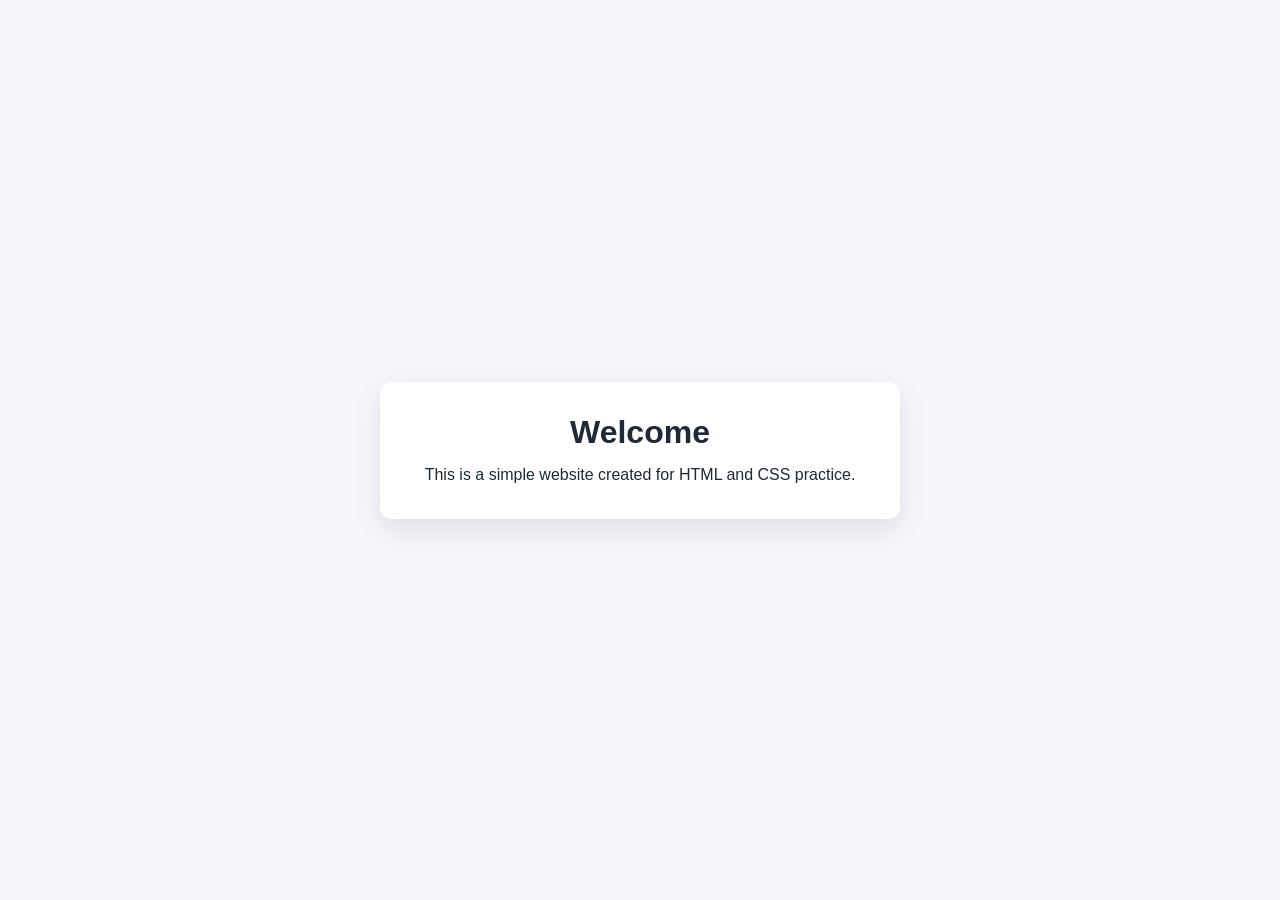
==== index.html @ 08d44c5c "feat: add simple HTML/CSS practice website Co-authored-by: khadijaco <282188147+khadijaco@users.nore" ====
<!DOCTYPE html>
<html lang="en">
  <head>
    <meta charset="UTF-8" />
    <meta name="viewport" content="width=device-width, initial-scale=1.0" />
    <title>Practice Website</title>
    <link rel="stylesheet" href="styles.css" />
  </head>
  <body>
    <main class="card">
      <h1>Welcome</h1>
      <p>This is a simple website created for HTML and CSS practice.</p>
    </main>
  </body>
</html>
---- styles.css ----
* {
  box-sizing: border-box;
}

body {
  margin: 0;
  min-height: 100vh;
  display: grid;
  place-items: center;
  font-family: Arial, sans-serif;
  background: #f5f7fb;
  color: #1f2937;
}

.card {
  width: min(90%, 520px);
  padding: 2rem;
  border-radius: 12px;
  background: #ffffff;
  box-shadow: 0 10px 30px rgba(15, 23, 42, 0.1);
  text-align: center;
}

h1 {
  margin: 0 0 0.75rem;
}

p {
  margin: 0;
  line-height: 1.5;
}
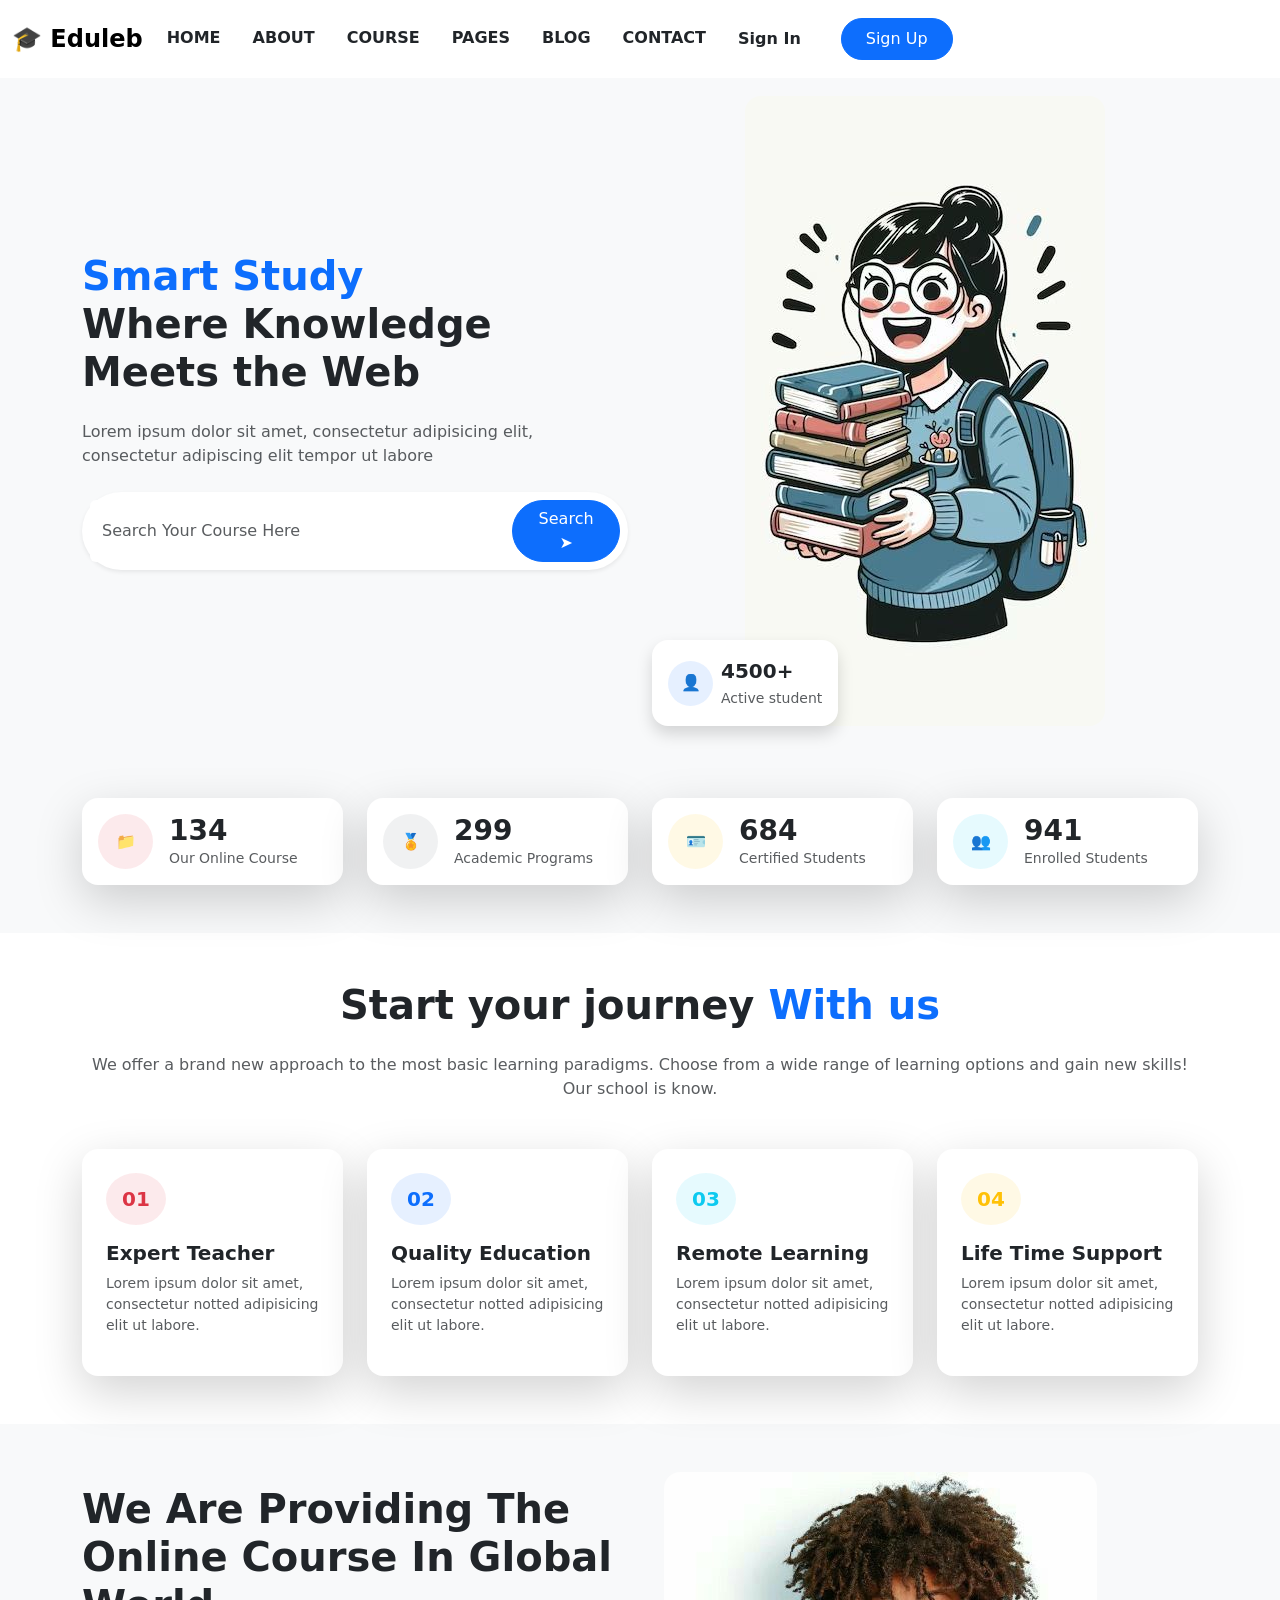
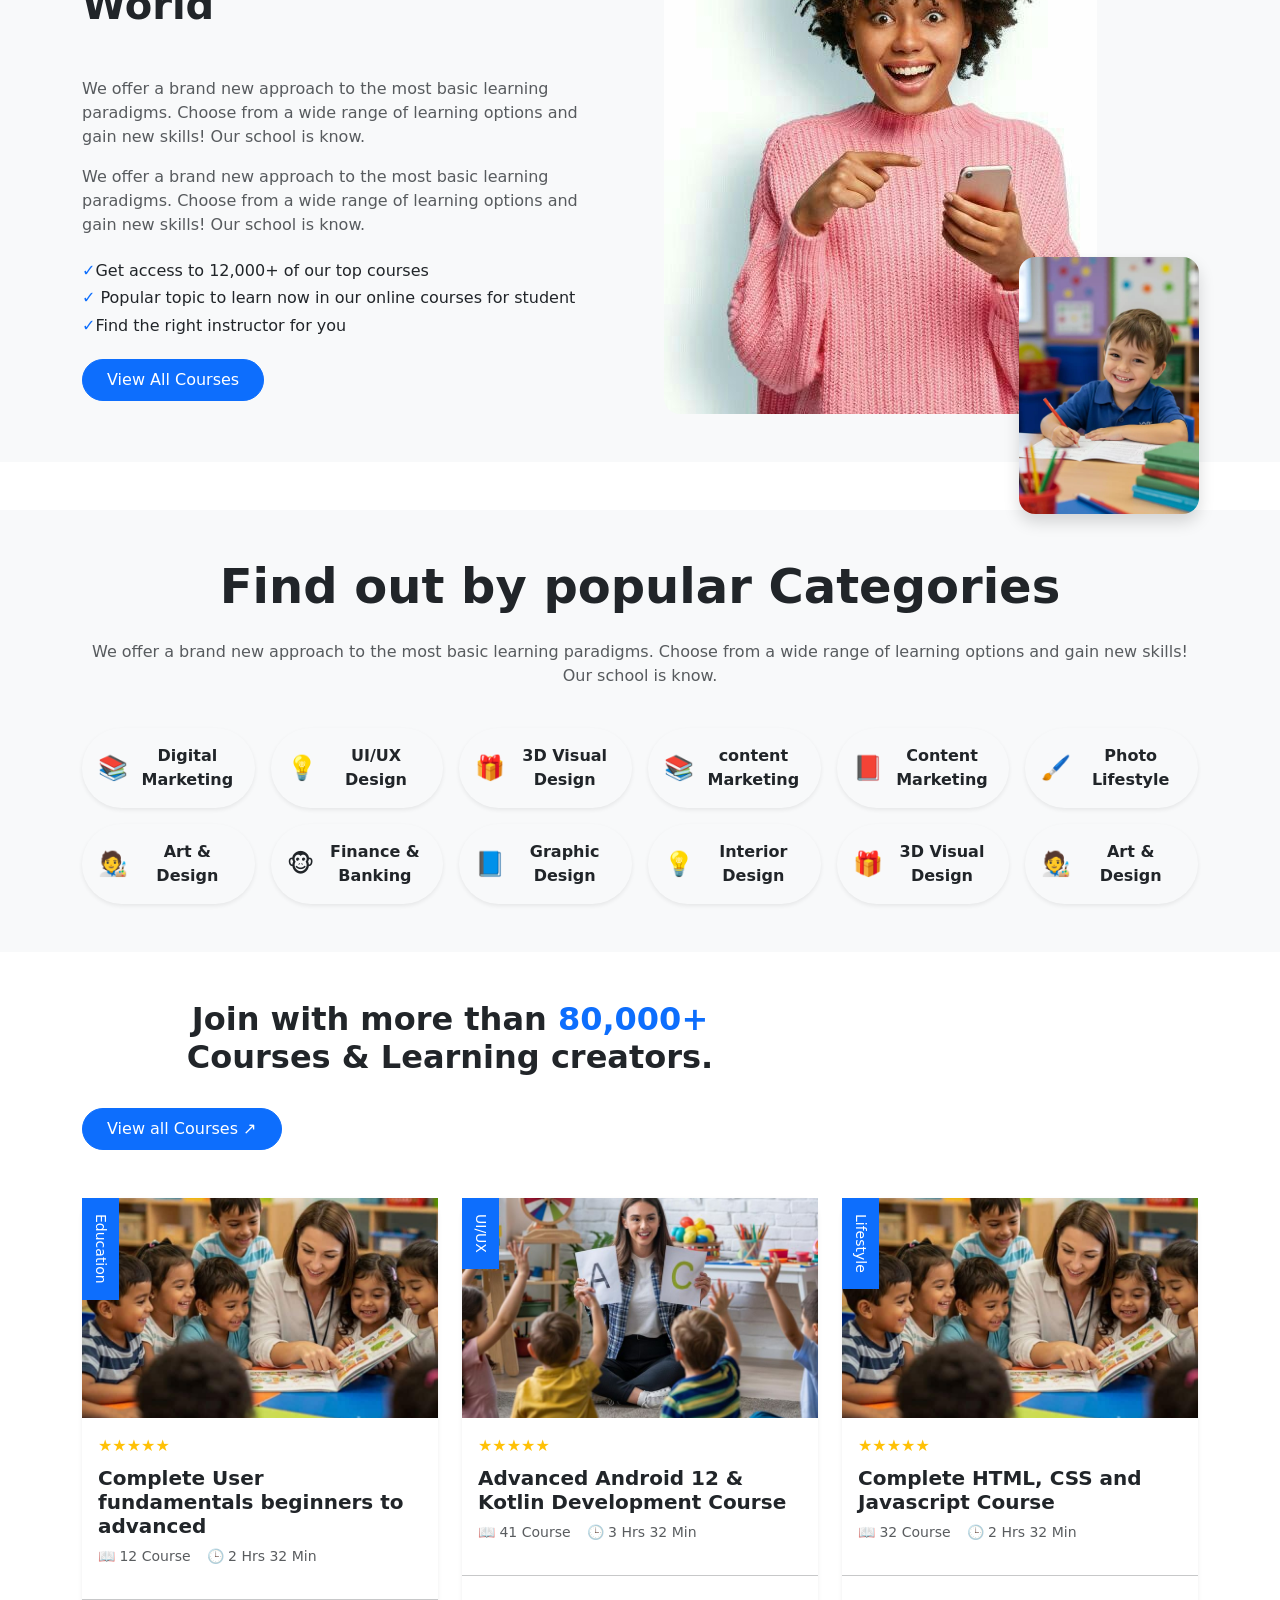
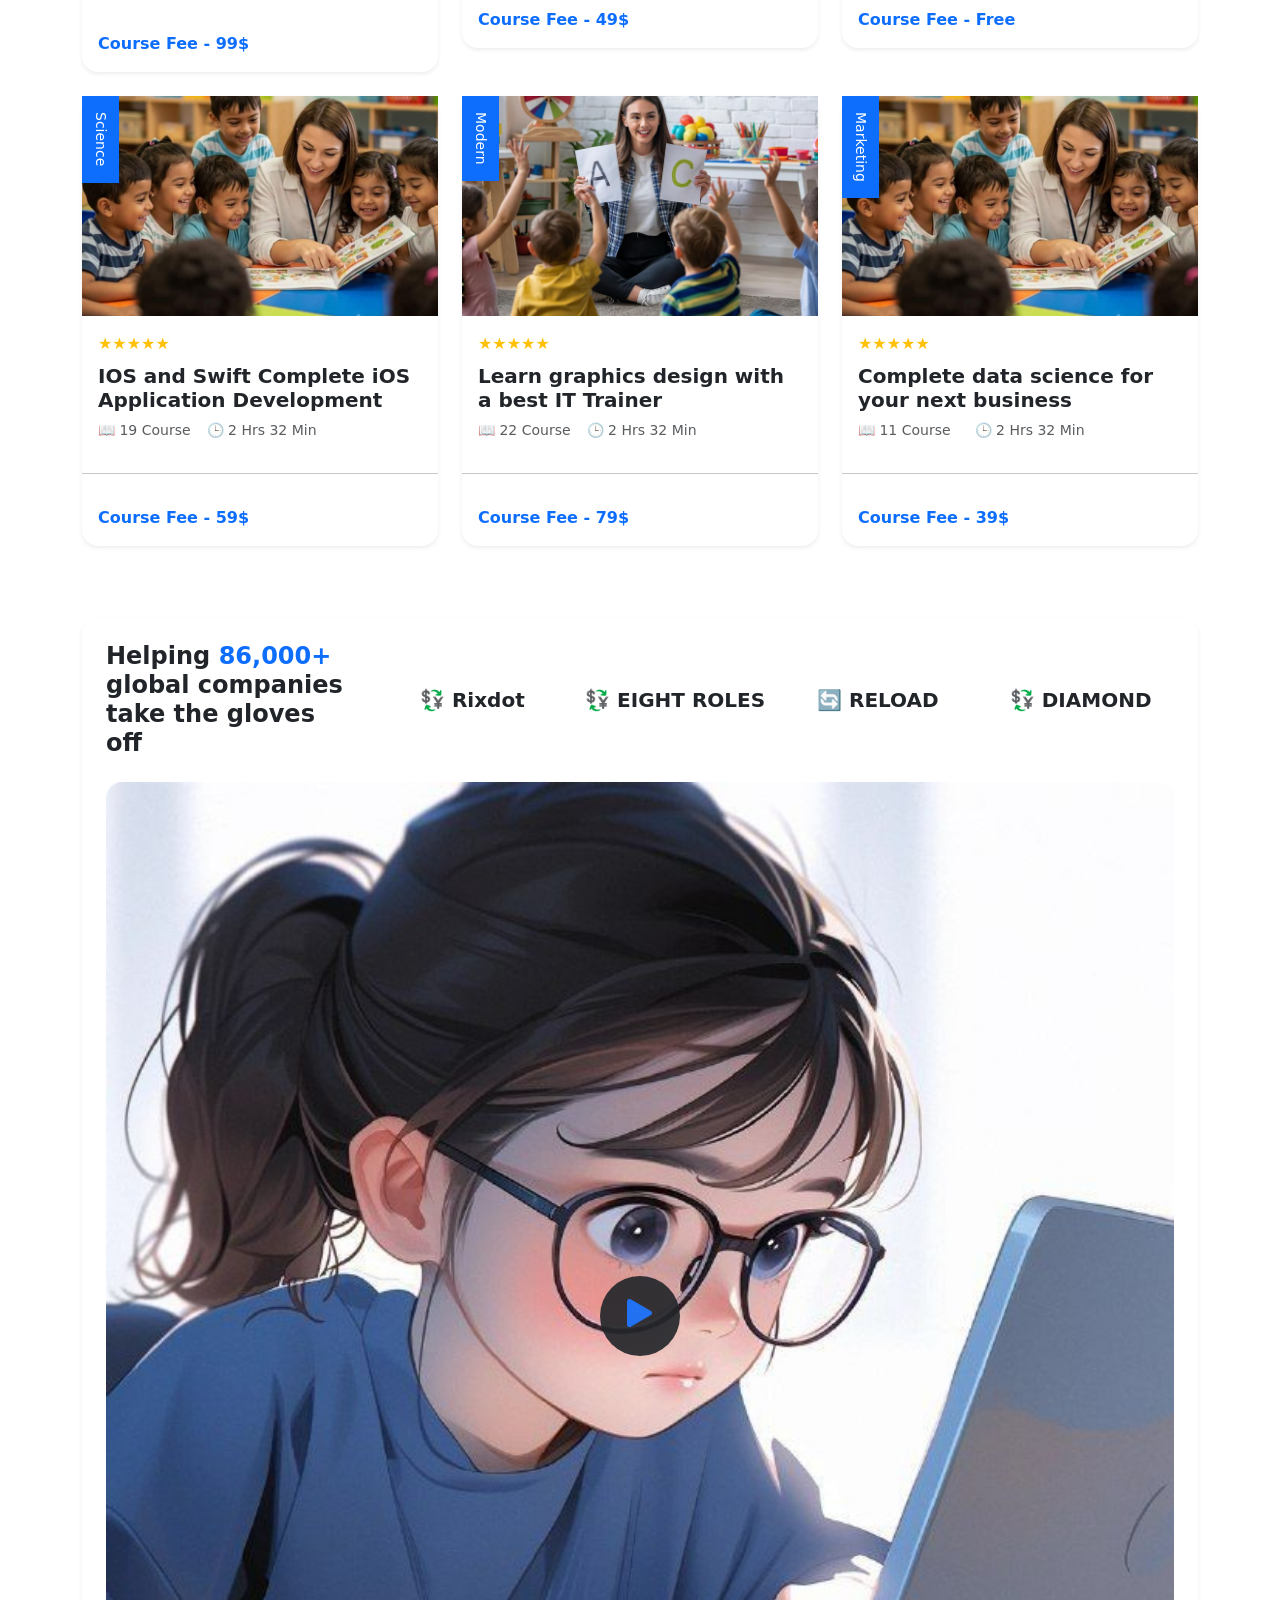
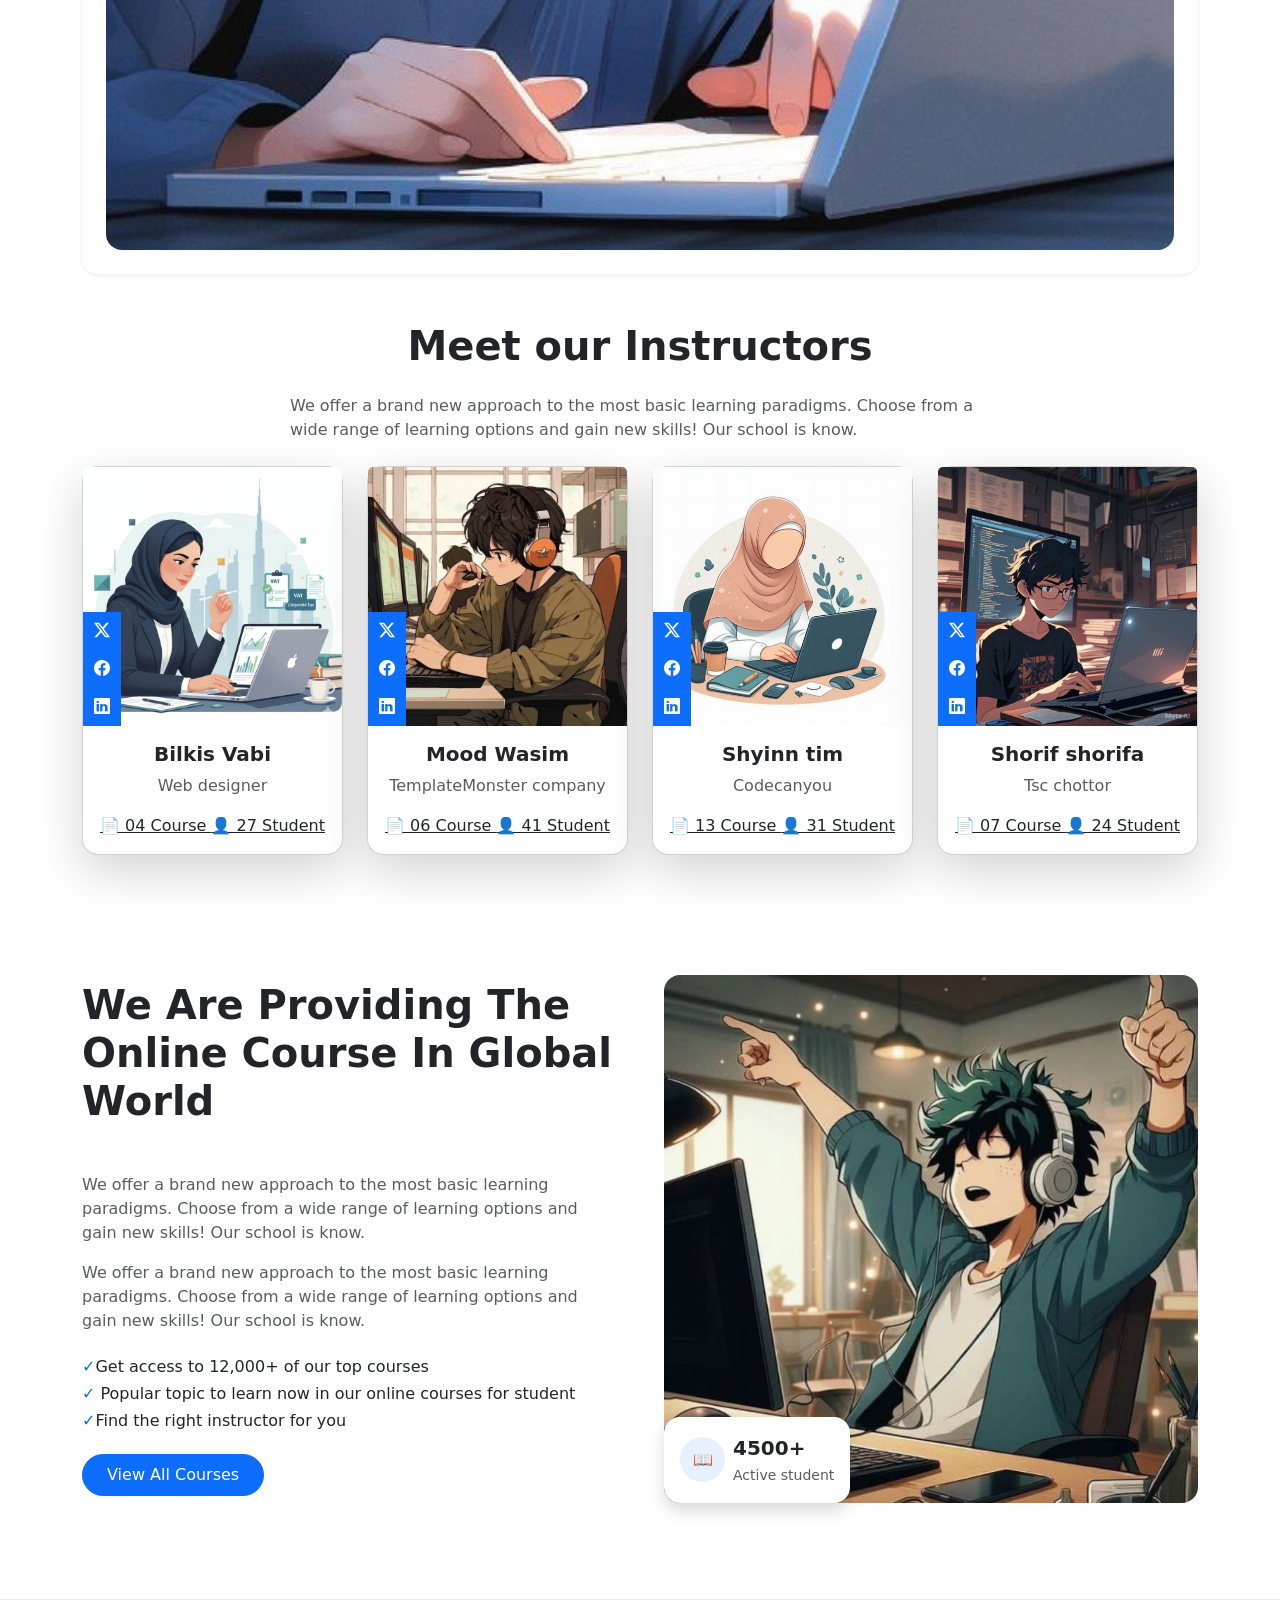
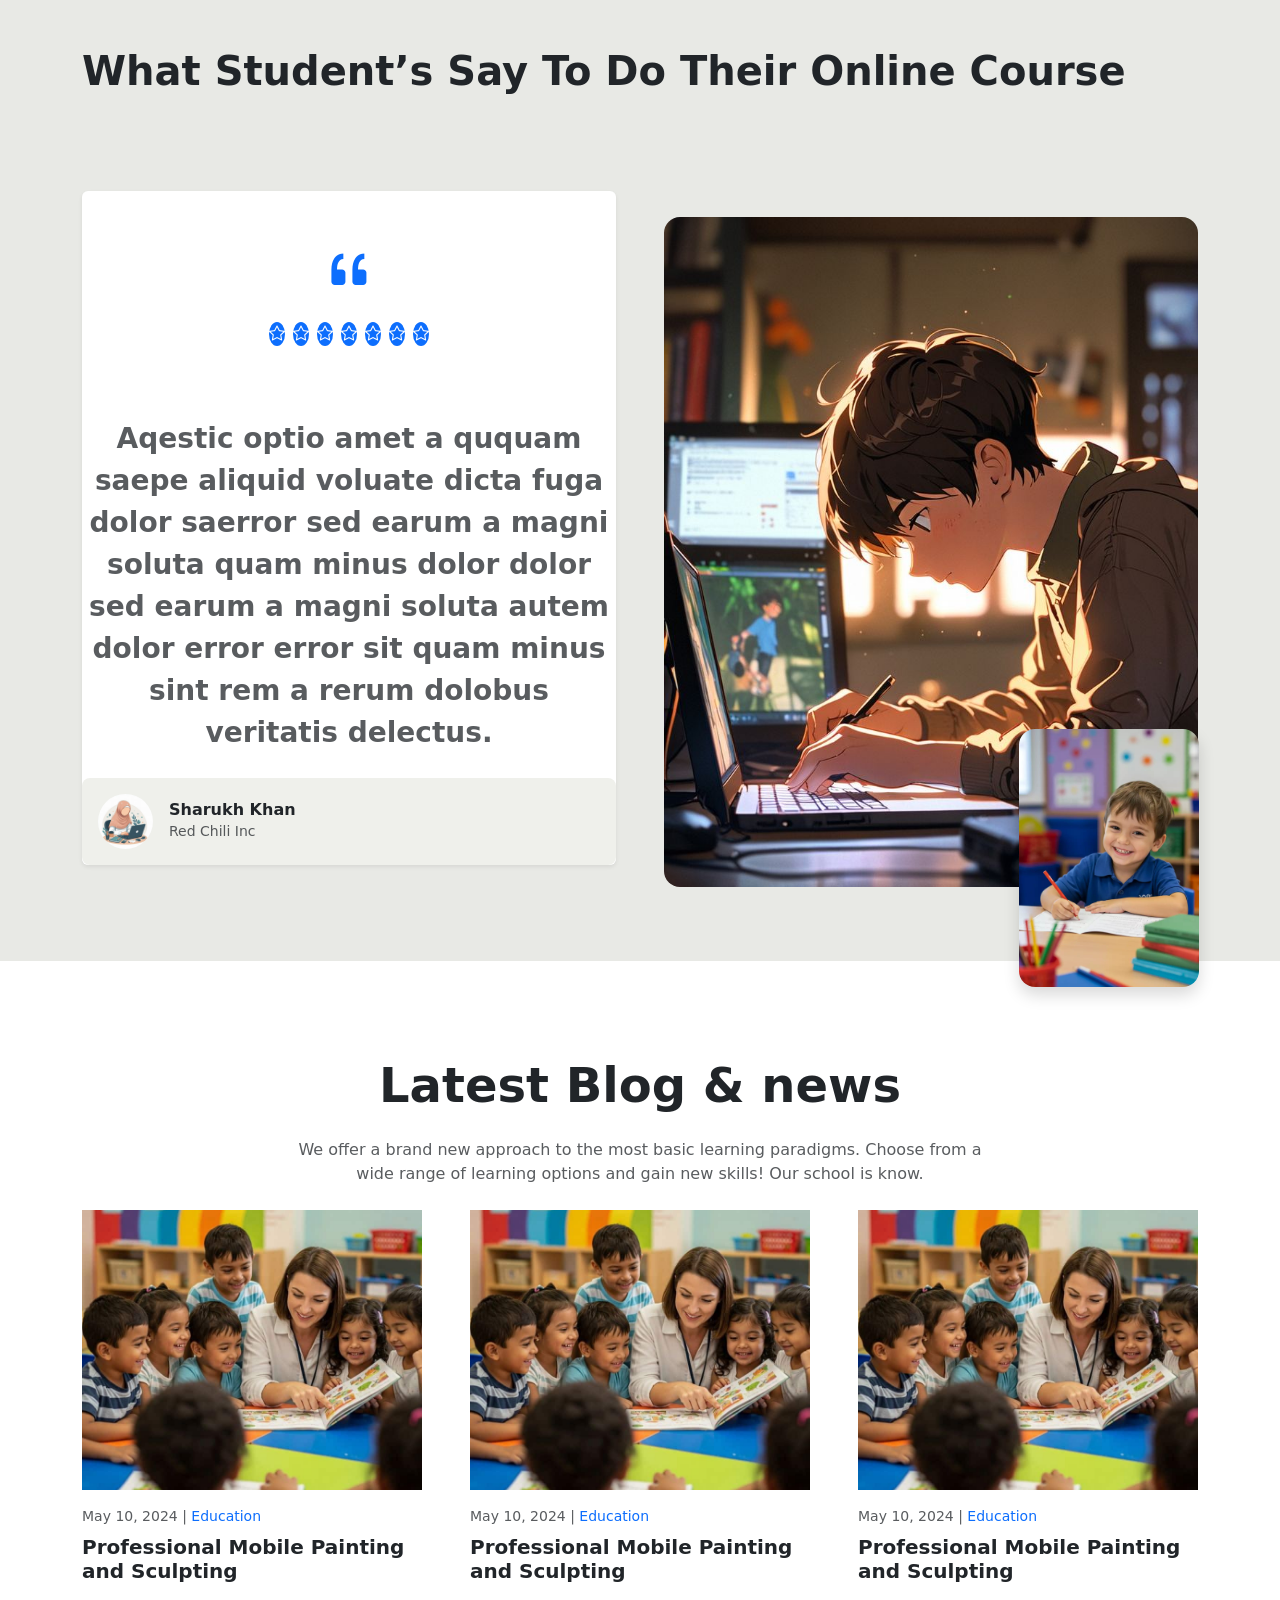
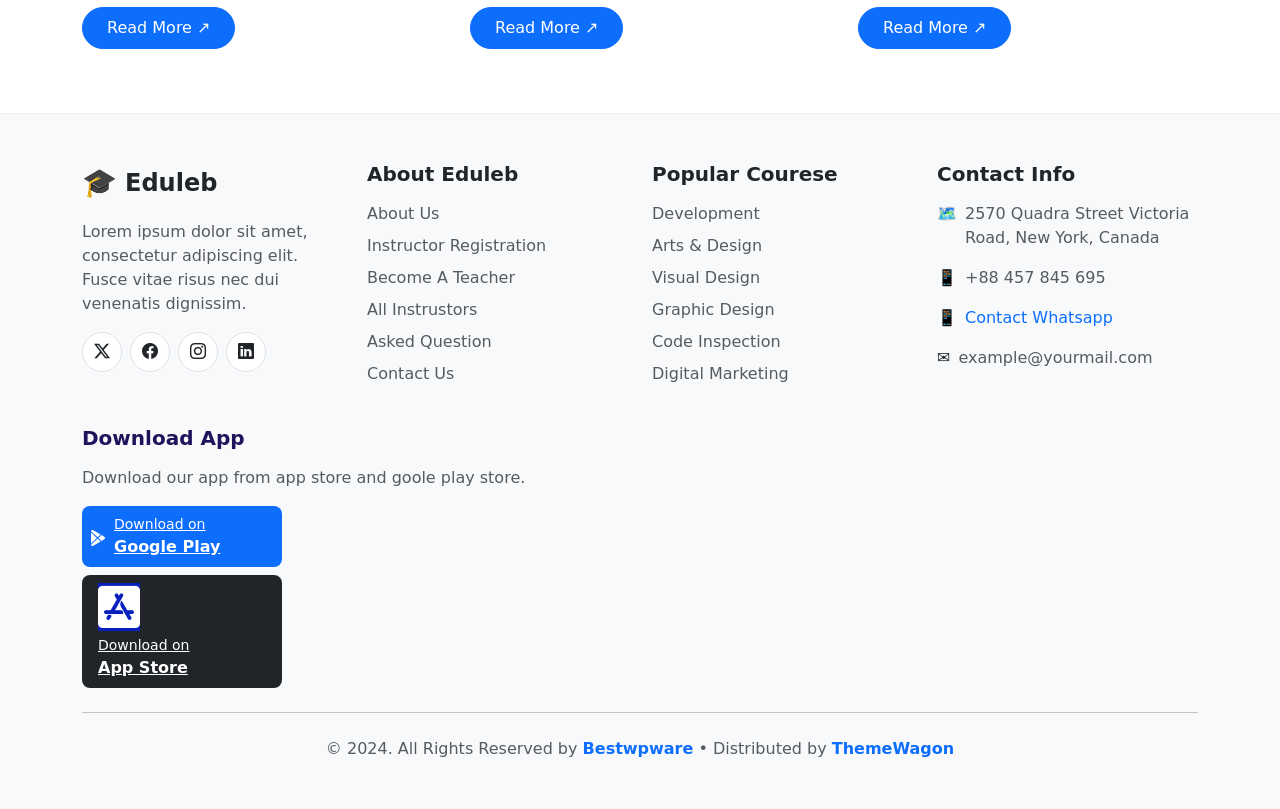
==== commit f35a56ed: "Add files via upload" ====
--- a/index.html
+++ b/index.html
@@ -1,15 +1,1270 @@
-<!DOCTYPE html>
-<html lang="en">
-  <head>
-    <meta charset="UTF-8" />
-    <meta name="viewport" content="width=device-width, initial-scale=1.0" />
-    <title>Practice Website</title>
-    <link rel="stylesheet" href="styles.css" />
-  </head>
-  <body>
-    <main class="card">
-      <h1>Welcome</h1>
-      <p>This is a simple website created for HTML and CSS practice.</p>
-    </main>
-  </body>
-</html>
+<!doctype html>
+<html lang="ar" dir="">
+  <head>
+    <meta charset="UTF-8" />
+    <meta name="viewport" content="width=device-width, initial-scale=1.0" />
+    <title></title>
+
+    <link
+      rel="stylesheet"
+      href="	https://cdn.jsdelivr.net/npm/bootstrap@5.2.3/dist/css/bootstrap.min.css"
+    />
+    <!--     رابظ ايقوناتت -->
+    <link
+      rel="stylesheet"
+      href="https://cdn.jsdelivr.net/npm/bootstrap-icons@1.13.1/font/bootstrap-icons.min.css"
+    />
+<!-- ربط مكتبة FontAwesome (للأيقونات الاحترافية مثل أبل) -->
+<link rel="stylesheet" href="https://cdnjs.cloudflare.com/ajax/libs/font-awesome/6.5.1/css/all.min.css">
+    <!-- اخر درس   ولايقونات        -->
+    <link
+      rel="stylesheet"
+      href="https://cdn.jsdelivr.net/npm/bootstrap-icons@1.13.1/font/bootstrap-icons.min.css"
+    />
+    <!--عشاان الخطوط تحت راوابط تأكد من هذا الرابط -->
+    <link
+      href="https://cdn.jsdelivr.net/npm/bootstrap@5.3.0/dist/css/bootstrap.min.css"
+      rel="stylesheet"
+    />
+
+    <style>
+      .hover-scale {
+        transition: transform 0.4s ease;
+      }
+      .hover-scale:hover {
+        transform: scale(1.08);
+      }
+     
+      .btn-hover-red:hover {
+        background-color: rgb(160, 92, 92) !important;
+      }
+    </style>
+  </head>
+  <body>
+    <div class="navbar navbar-expand-lg bg-white py-3 fixed-top">
+      <div class="container-fluid">
+        <a class="navbar-brand fw-bold fs-4" href="#">🎓 Eduleb</a>
+        <button
+          class="navbar-toggler"
+          type="button"
+          data-bs-toggle="offcanvas"
+          data-bs-target="#offcanvasExample"
+          data-bs-content="offcanvasExample"
+        >
+          <span class="navbar-toggler-icon"></span>
+        </button>
+
+        <div
+          class="offcanvas offcanvas-end bg-dark text-white"
+          tabindex="-1"
+          id="offcanvasExample"
+          data-bs-scroll="true"
+          data-bs-backdrop="false"
+        >
+          <div class="offcanvas-header">
+            <h5 class="offcanvas-title">menu</h5>
+            <button
+              type="button"
+              class="btn-close"
+              data-bs-dismiss="offcanvas"
+            ></button>
+          </div>
+          <div class="offcanvas-body bg-white">
+            <ul class="navbar-nav gap-3">
+              <li class="nav-item">
+                <a class="nav-link fw-semibold text-dark" href="./index.html">HOME</a>
+              </li>
+              <li class="nav-item">
+                <a class="nav-link fw-semibold text-dark" href="./abut.html">ABOUT</a>
+              </li>
+              <li class="nav-item">
+                <a class="nav-link fw-semibold text-dark" href="./course.html">COURSE</a>
+              </li>
+              <li class="nav-item">
+                <a class="nav-link fw-semibold text-dark" href="./pages.html">PAGES</a>
+              </li>
+              <li class="nav-item">
+                <a class="nav-link fw-semibold text-dark" href="./blog.html">BLOG</a>
+              </li>
+              <li class="nav-item">
+                <a class="nav-link fw-semibold text-dark" href="./acont.html">CONTACT</a>
+              </li>
+            </ul>
+            <div class="d-none d-lg-flex align-items-center gap-3">
+              <a
+                href="#"
+                class="fw-semibold text-dark text-decoration-none px-4 py-2"
+                >Sign In</a
+              >
+              <a href="./acont.html" class="btn btn-primary rounded-pill px-4 py-2"
+                >Sign Up</a
+              >
+            </div>
+          </div>
+        </div>
+      </div>
+    </div>
+
+    <!-- =================================== -->
+
+    <div class="py-5 bg-light mt-5">
+      <div class="container">
+        <div class="row align-items-center">
+          <div class="col-md-6">
+            <h1 class="fw-bold">
+              <span class="text-primary">Smart Study</span>
+              <br />
+              Where Knowledge Meets the Web
+            </h1>
+            <p class="text-muted my-4">
+              Lorem ipsum dolor sit amet, consectetur adipisicing elit,
+              consectetur adipiscing elit tempor ut labore
+            </p>
+            <div class="d-flex bg-white rounded-pill shadow-sm p-2">
+              <input
+                type="text"
+                class="form-control border-0"
+                placeholder="Search Your Course Here"
+              />
+              <button class="btn btn-primary rounded-pill px-4">
+                Search ➤
+              </button>
+            </div>
+          </div>
+
+          <div class="col-md-6 d-none d-md-block">
+            <div class="position-relative text-center">
+              <img src="./1.jpg" class="img-fluid rounded-4" alt="Student" />
+
+              <div
+                class="position-absolute bottom-0 start-0 bg-white rounded-4 shadow p-3 d-flex align-items-center gap-2 hover-scale"
+              >
+                <div
+                  class="bg-primary bg-opacity-10 text-primary rounded-circle d-flex align-items-center justify-content-center"
+                  style="width: 45px; height: 45px"
+                >
+                  👤
+                </div>
+                <div class="text-start">
+                  <div class="d-block fs-5 fw-bold">4500+</div>
+                  <small class="text-muted">Active student</small>
+                </div>
+              </div>
+            </div>
+          </div>
+        </div>
+        <div class="row g-4 mt-5">
+          <div class="col-md-3">
+            <div
+              class="bg-white rounded-4 shadow-lg p-3 d-flex align-items-center gap-3 h-100 hover-scale"
+            >
+              <div
+                class="bg-danger bg-opacity-10 text-danger rounded-circle d-flex align-items-center justify-content-center"
+                style="width: 55px; height: 55px"
+              >
+                📁
+              </div>
+              <div>
+                <h3 class="fw-bold mb-0">134</h3>
+                <p class="text-muted mb-0 small">Our Online Course</p>
+              </div>
+            </div>
+          </div>
+          <div class="col-md-3">
+            <div
+              class="bg-white rounded-4 shadow-lg p-3 d-flex align-items-center gap-3 h-100 hover-scale"
+            >
+              <div
+                class="bg-secondary bg-opacity-10 rounded-circle d-flex align-items-center justify-content-center"
+                style="width: 55px; height: 55px"
+              >
+                🏅
+              </div>
+              <div>
+                <h3 class="fw-bold mb-0">299</h3>
+                <p class="text-muted mb-0 small">Academic Programs</p>
+              </div>
+            </div>
+          </div>
+          <div class="col-md-3">
+            <div
+              class="bg-white rounded-4 shadow-lg p-3 d-flex align-items-center gap-3 h-100 hover-scale"
+            >
+              <div
+                class="bg-warning bg-opacity-10 rounded-circle d-flex align-items-center justify-content-center"
+                style="width: 55px; height: 55px"
+              >
+                🪪
+              </div>
+              <div>
+                <h3 class="fw-bold mb-0">684</h3>
+                <p class="text-muted mb-0 small">Certified Students</p>
+              </div>
+            </div>
+          </div>
+          <div class="col-md-3">
+            <div
+              class="bg-white rounded-4 shadow-lg p-3 d-flex align-items-center gap-3 h-100 hover-scale"
+            >
+              <div
+                class="bg-info bg-opacity-10 rounded-circle d-flex align-items-center justify-content-center"
+                style="width: 55px; height: 55px"
+              >
+                👥
+              </div>
+              <div>
+                <h3 class="fw-bold mb-0">941</h3>
+                <p class="text-muted mb-0 small">Enrolled Students</p>
+              </div>
+            </div>
+          </div>
+        </div>
+      </div>
+    </div>
+
+    <!-- ============================================== -->
+    <div class="container text-center mt-5">
+      <h2 class="fw-bold fs-1">
+        Start your journey <span class="text-primary">With us</span>
+      </h2>
+      <p class="text-muted my-4">
+        We offer a brand new approach to the most basic learning paradigms.
+        Choose from a wide range of learning options and gain new skills! Our
+        school is know.
+      </p>
+
+      <div class="row g-4 mt-4">
+        <div class="col-md-3 col-6">
+          <div
+            class="bg-white rounded-4 shadow-lg p-4 h-100 text-start hover-scale"
+          >
+            <div
+              class="badge rounded-circle bg-danger bg-opacity-10 text-danger fs-5 p-3 mb-3"
+            >
+              01
+            </div>
+            <h5 class="fw-bold">Expert Teacher</h5>
+            <p class="text-muted small">
+              Lorem ipsum dolor sit amet, consectetur notted adipisicing elit ut
+              labore.
+            </p>
+          </div>
+        </div>
+
+        <div class="col-md-3 col-6">
+          <div
+            class="bg-white rounded-4 shadow-lg p-4 h-100 text-start hover-scale"
+          >
+            <div
+              class="badge rounded-circle bg-primary bg-opacity-10 text-primary fs-5 p-3 mb-3"
+            >
+              02
+            </div>
+            <h5 class="fw-bold">Quality Education</h5>
+            <p class="text-muted small">
+              Lorem ipsum dolor sit amet, consectetur notted adipisicing elit ut
+              labore.
+            </p>
+          </div>
+        </div>
+
+        <div class="col-md-3 col-6">
+          <div
+            class="bg-white rounded-4 shadow-lg p-4 h-100 text-start hover-scale"
+          >
+            <div
+              class="badge rounded-circle bg-info bg-opacity-10 text-info fs-5 p-3 mb-3"
+            >
+              03
+            </div>
+            <h5 class="fw-bold">Remote Learning</h5>
+            <p class="text-muted small">
+              Lorem ipsum dolor sit amet, consectetur notted adipisicing elit ut
+              labore.
+            </p>
+          </div>
+        </div>
+
+        <div class="col-md-3 col-6">
+          <div
+            class="bg-white rounded-4 shadow-lg p-4 h-100 text-start hover-scale"
+          >
+            <div
+              class="badge rounded-circle bg-warning bg-opacity-10 text-warning fs-5 p-3 mb-3"
+            >
+              04
+            </div>
+            <h5 class="fw-bold">Life Time Support</h5>
+            <p class="text-muted small">
+              Lorem ipsum dolor sit amet, consectetur notted adipisicing elit ut
+              labore.
+            </p>
+          </div>
+        </div>
+      </div>
+    </div>
+
+    <!-- =============================== -->
+    <div class="py-5 bg-light mt-5">
+      <div class="container">
+        <div class="row align-items-center g-5">
+          <div class="col-md-6 mt-5">
+            <h2 class="fw-bold display-6 mb-5">
+              We Are Providing The Online Course In Global World
+            </h2>
+
+            <p class="text-muted">
+              We offer a brand new approach to the most basic learning
+              paradigms. Choose from a wide range of learning options and gain
+              new skills! Our school is know.
+            </p>
+
+            <p class="text-muted">
+              We offer a brand new approach to the most basic learning
+              paradigms. Choose from a wide range of learning options and gain
+              new skills! Our school is know.
+            </p>
+
+            <div class="mt-4">
+              <h6>
+                <span class="text-primary fw-semibold">✓</span>Get access to
+                12,000+ of our top courses
+              </h6>
+              <h6>
+                <span class="text-primary fw-semibold">✓</span> Popular topic to
+                learn now in our online courses for student
+              </h6>
+
+              <h6>
+                <span class="text-primary fw-semibold">✓</span>Find the right
+                instructor for you
+              </h6>
+            </div>
+
+            <button class="btn btn-primary rounded-pill px-4 py-2 mt-3">
+              View All Courses
+            </button>
+          </div>
+
+          <div class="col-md-6">
+            <div class="position-relative">
+              <img src="./2.jpg" class="img-fluid rounded-4" alt="Student" />
+
+              <img
+                src="./3.jpg"
+                class="img-fluid rounded-4 position-absolute shadow"
+                style="width: 180px; bottom: -100px; right: -1px"
+              />
+            </div>
+          </div>
+        </div>
+      </div>
+    </div>
+    <!-- ------------------------- -->
+
+    <div class="py-5 bg-light mt-5">
+      <div class="container text-center">
+        <h2 class="fw-bold display-5">Find out by popular Categories</h2>
+        <p class="text-muted my-4">
+          We offer a brand new approach to the most basic learning paradigms.
+          Choose from a wide range of learning options and gain new skills! Our
+          school is know.
+        </p>
+
+        <div class="row g-3 justify-content-center mt-4">
+          <div class="col-6 col-md-2">
+            <button
+              class="btn btn-outline-primary text-dark rounded-pill shadow-sm p-3 d-flex align-items-center gap-2 border-0"
+            >
+              <span class="fs-4">📚</span>
+              <span class="fw-semibold">Digital Marketing</span>
+            </button>
+          </div>
+
+          <div class="col-6 col-md-2">
+            <button
+              class="btn btn-outline-primary text-dark rounded-pill shadow-sm p-3 d-flex align-items-center gap-2 border-0"
+            >
+              <span class="fs-4">💡</span>
+              <span class="fw-semibold">UI/UX Design</span>
+            </button>
+          </div>
+
+          <div class="col-6 col-md-2">
+            <button
+              class="btn btn-outline-primary text-dark rounded-pill shadow-sm p-3 d-flex align-items-center gap-2 border-0"
+            >
+              <span class="fs-4">🎁</span>
+              <span class="fw-semibold">3D Visual Design</span>
+            </button>
+          </div>
+
+          <div class="col-6 col-md-2">
+            <button
+              class="btn btn-outline-primary text-dark rounded-pill shadow-sm p-3 d-flex align-items-center gap-2 border-0"
+            >
+              <span class="fs-4">📚</span>
+              <span class="fw-semibold">content Marketing</span>
+            </button>
+          </div>
+
+          <div class="col-6 col-md-2">
+            <button
+              class="btn btn-outline-primary text-dark rounded-pill shadow-sm p-3 d-flex align-items-center gap-2 border-0"
+            >
+              <span class="fs-4">📕</span>
+              <span class="fw-semibold">Content Marketing</span>
+            </button>
+          </div>
+
+          <div class="col-6 col-md-2">
+            <button
+              class="btn btn-outline-primary text-dark rounded-pill shadow-sm p-3 d-flex align-items-center gap-2 border-0"
+            >
+              <span class="fs-4">🖌️</span>
+              <span class="fw-semibold">Photo Lifestyle</span>
+            </button>
+          </div>
+
+          <div class="col-6 col-md-2">
+            <button
+              class="btn btn-outline-primary text-dark rounded-pill shadow-sm p-3 d-flex align-items-center gap-2 border-0"
+            >
+              <span class="fs-4">🧑‍🎨</span>
+              <span class="fw-semibold">Art & Design</span>
+            </button>
+          </div>
+
+          <div class="col-6 col-md-2">
+            <button
+              class="btn btn-outline-primary text-dark rounded-pill shadow-sm p-3 d-flex align-items-center gap-2 border-0"
+            >
+              <span class="fs-4">🐵</span>
+              <span class="fw-semibold">Finance & Banking</span>
+            </button>
+          </div>
+
+          <div class="col-6 col-md-2">
+            <button
+              class="btn btn-outline-primary text-dark rounded-pill shadow-sm p-3 d-flex align-items-center gap-2 border-0"
+            >
+              <span class="fs-4">📘</span>
+              <span class="fw-semibold">Graphic Design</span>
+            </button>
+          </div>
+
+          <div class="col-6 col-md-2">
+            <button
+              class="btn btn-outline-primary text-dark rounded-pill shadow-sm p-3 d-flex align-items-center gap-2 border-0"
+            >
+              <span class="fs-4">💡</span>
+              <span class="fw-semibold">Interior Design</span>
+            </button>
+          </div>
+
+          <div class="col-6 col-md-2">
+            <button
+              class="btn btn-outline-primary text-dark rounded-pill shadow-sm p-3 d-flex align-items-center gap-2 border-0"
+            >
+              <span class="fs-4">🎁</span>
+              <span class="fw-semibold">3D Visual Design</span>
+            </button>
+          </div>
+
+          <div class="col-6 col-md-2">
+            <button
+              class="btn btn-outline-primary text-dark rounded-pill shadow-sm p-3 d-flex align-items-center gap-2 border-0"
+            >
+              <span class="fs-4">🧑‍🎨</span>
+              <span class="fw-semibold">Art & Design</span>
+            </button>
+          </div>
+        </div>
+      </div>
+    </div>
+
+    <!-- ============================================== -->
+
+    <div class="py-5">
+      <div class="container">
+        <div class="row align-items-center mb-4">
+          <div class="col-md-8 text-center">
+            <h2 class="fw-bold">
+              Join with more than <span class="text-primary">80,000+</span
+              ><br />
+              Courses & Learning creators.
+            </h2>
+          </div>
+        </div>
+
+        <button class="btn btn-primary rounded-pill px-4 py-2">
+          View all Courses ↗
+        </button>
+
+        <div class="row g-4 mt-4">
+          <div class="col-md-4">
+            <div class="bg-white rounded-4 shadow-sm">
+              <div class="position-relative">
+                <img
+                  src="./4.jpg"
+                  class="w-100"
+                  style="height: 220px; object-fit: cover"
+                />
+                <span
+                  class="position-absolute top-0 start-0 bg-primary text-white px-2 py-3 small btn-hover-red"
+                  style="writing-mode: vertical-rl"
+                  >Education</span
+                >
+              </div>
+              <div class="p-3">
+                <div class="text-warning mb-2">★★★★★</div>
+                <h5 class="fw-bold">
+                  Complete User fundamentals beginners to advanced
+                </h5>
+                <div class="text-muted small d-flex gap-3">
+                  <span>📖 12 Course</span>
+                  <span>🕒 2 Hrs 32 Min</span>
+                </div>
+              </div>
+              <hr />
+              <div class="p-3 fw-semibold text-primary">Course Fee - 99$</div>
+            </div>
+          </div>
+
+          <div class="col-md-4">
+            <div class="bg-white rounded-4 shadow-sm">
+              <div class="position-relative">
+                <img
+                  src="./5.jpg"
+                  class="w-100"
+                  style="height: 220px; object-fit: cover"
+                  alt="Course"
+                />
+                <span
+                  class="position-absolute top-0 start-0 bg-primary text-white px-2 py-3 small btn-hover-red"
+                  style="writing-mode: vertical-rl"
+                  >UI/UX</span
+                >
+              </div>
+              <div class="p-3">
+                <div class="text-warning mb-2">★★★★★</div>
+                <h5 class="fw-bold">
+                  Advanced Android 12 & Kotlin Development Course
+                </h5>
+                <div class="text-muted small d-flex gap-3">
+                  <span>📖 41 Course</span>
+                  <span>🕒 3 Hrs 32 Min</span>
+                </div>
+              </div>
+              <hr />
+              <div class="p-3 fw-semibold text-primary">Course Fee - 49$</div>
+            </div>
+          </div>
+
+          <div class="col-md-4">
+            <div class="bg-white rounded-4 shadow-sm">
+              <div class="position-relative">
+                <img
+                  src="./4.jpg"
+                  class="w-100"
+                  style="height: 220px; object-fit: cover"
+                  alt="Course"
+                />
+                <span
+                  class="position-absolute top-0 start-0 bg-primary text-white px-2 py-3 small btn-hover-red"
+                  style="writing-mode: vertical-rl"
+                  >Lifestyle</span
+                >
+              </div>
+              <div class="p-3">
+                <div class="text-warning mb-2">★★★★★</div>
+                <h5 class="fw-bold">
+                  Complete HTML, CSS and Javascript Course
+                </h5>
+                <div class="text-muted small d-flex gap-3">
+                  <span>📖 32 Course</span>
+                  <span>🕒 2 Hrs 32 Min</span>
+                </div>
+              </div>
+              <hr />
+              <div class="p-3 fw-semibold text-primary">Course Fee - Free</div>
+            </div>
+          </div>
+
+          <div class="col-md-4">
+            <div class="bg-white rounded-4 shadow-sm">
+              <div class="position-relative">
+                <img
+                  src="./4.jpg"
+                  class="w-100"
+                  style="height: 220px; object-fit: cover"
+                  alt="Course"
+                />
+                <span
+                  class="position-absolute top-0 start-0 bg-primary text-white px-2 py-3 small btn-hover-red"
+                  style="writing-mode: vertical-rl"
+                  >Science</span
+                >
+              </div>
+              <div class="p-3">
+                <div class="text-warning mb-2">★★★★★</div>
+                <h5 class="fw-bold">
+                  IOS and Swift Complete iOS Application Development
+                </h5>
+                <div class="text-muted small d-flex gap-3">
+                  <span>📖 19 Course</span>
+                  <span>🕒 2 Hrs 32 Min</span>
+                </div>
+              </div>
+              <hr />
+              <div class="p-3 fw-semibold text-primary">Course Fee - 59$</div>
+            </div>
+          </div>
+
+          <div class="col-md-4">
+            <div class="bg-white rounded-4 shadow-sm">
+              <div class="position-relative">
+                <img
+                  src="./5.jpg"
+                  class="w-100"
+                  style="height: 220px; object-fit: cover"
+                  alt="Course"
+                />
+                <span
+                  class="position-absolute top-0 start-0 bg-primary text-white px-2 py-3 small btn-hover-red"
+                  style="writing-mode: vertical-rl"
+                  >Modern</span
+                >
+              </div>
+              <div class="p-3">
+                <div class="text-warning mb-2">★★★★★</div>
+                <h5 class="fw-bold">
+                  Learn graphics design with a best IT Trainer
+                </h5>
+                <div class="text-muted small d-flex gap-3">
+                  <span>📖 22 Course</span>
+                  <span>🕒 2 Hrs 32 Min</span>
+                </div>
+              </div>
+              <hr />
+              <div class="p-3 fw-semibold text-primary">Course Fee - 79$</div>
+            </div>
+          </div>
+
+          <div class="col-md-4">
+            <div class="bg-white rounded-4 shadow-sm">
+              <div class="position-relative">
+                <img
+                  src="./4.jpg"
+                  class="w-100"
+                  style="height: 220px; object-fit: cover"
+                  alt="Course"
+                />
+                <span
+                  class="position-absolute top-0 start-0 bg-primary text-white px-2 py-3 small btn-hover-red"
+                  style="writing-mode: vertical-rl"
+                  >Marketing</span
+                >
+              </div>
+              <div class="p-3">
+                <div class="text-warning mb-2">★★★★★</div>
+                <h5 class="fw-bold">
+                  Complete data science for your next business
+                </h5>
+                <div class="text-muted small d-flex gap-4">
+                  <span>📖 11 Course</span>
+                  <span>🕒 2 Hrs 32 Min</span>
+                </div>
+              </div>
+              <hr />
+              <div class="p-3 fw-semibold text-primary">Course Fee - 39$</div>
+            </div>
+          </div>
+        </div>
+      </div>
+    </div>
+
+    <!-- ========================================= -->
+
+    <div class="py-4">
+      <div class="container">
+        <div class="bg-white rounded-4 shadow-sm p-4">
+          <div class="row align-items-center g-4">
+            <div class="col-lg-3 col-12">
+              <h4 class="fw-bold mb-0">
+                Helping <span class="text-primary">86,000+</span> global
+                companies take the gloves off
+              </h4>
+            </div>
+
+            <div class="col-lg-9 col-12">
+              <div
+                class="row row-cols-2 row-cols-md-4 g-3 align-items-center text-center"
+              >
+                <div class="col">
+                  <span class="fw-bold fs-5">💱 Rixdot</span>
+                </div>
+                <div class="col">
+                  <span class="fw-bold fs-5">💱 EIGHT ROLES</span>
+                </div>
+                <div class="col">
+                  <span class="fw-bold fs-5">🔄 RELOAD </span>
+                </div>
+                <div class="col">
+                  <span class="fw-bold fs-5">💱 DIAMOND </span>
+                </div>
+              </div>
+            </div>
+            <div class="position-relative">
+              <a
+                href="https://youtube.com/shorts/wAXpdPbMxas?si=ALmChWX3vxza5ljY"
+                target="_blank"
+                class="d-block"
+              >
+                <img src="./6.jpg" class="w-100 h-auto rounded-4" />
+
+                <div class="position-absolute top-50 start-50 translate-middle">
+                  <div
+                    class="bg-dark rounded-circle d-flex align-items-center justify-content-center"
+                    style="width: 80px; height: 80px; opacity: 0.9"
+                  >
+                    <i
+                      class="bi bi-play-fill text-primary"
+                      style="font-size: 50px"
+                    ></i>
+                  </div>
+                </div>
+              </a>
+            </div>
+          </div>
+        </div>
+      </div>
+    </div>
+    <!-- ================================================= -->
+    <div class="py-4">
+      <div class="container">
+        <h2 class="fw-bold fs-1 text-center">Meet our Instructors</h2>
+        <p class="text-muted mx-auto my-4" style="max-width: 700px">
+          We offer a brand new approach to the most basic learning paradigms.
+          Choose from a wide range of learning options and gain new skills! Our
+          school is know.
+        </p>
+        <div class="row align-items-center g-4">
+          <div class="col-md-3 col-6">
+            <div class="card rounded-4 shadow-lg h-100 hover-scale">
+              <div class="position-relative">
+                <img src="./8.jpg" class="card-img-top" />
+                <div
+                  class="position-absolute bottom-0 start-0 d-flex flex-column"
+                >
+                  <a
+                    href="#"
+                    class="bg-primary text-white d-flex align-items-center justify-content-center btn-hover-red"
+                    style="width: 38px; height: 38px"
+                    ><i class="bi bi-twitter-x"></i
+                  ></a>
+                  <a
+                    href="#"
+                    class="bg-primary text-white d-flex align-items-center justify-content-center btn-hover-red"
+                    style="width: 38px; height: 38px"
+                    ><i class="bi bi-facebook"></i
+                  ></a>
+                  <a
+                    href="#"
+                    class="bg-primary text-white d-flex align-items-center justify-content-center btn-hover-red"
+                    style="width: 38px; height: 38px"
+                    ><i class="bi bi-linkedin"></i
+                  ></a>
+                </div>
+              </div>
+
+              <div class="card-body text-center">
+                <h5 class="card-title fw-bold">Bilkis Vabi</h5>
+                <p class="card-text text-muted">Web designer</p>
+                <div>
+                  <span class="text-decoration-underline">📄 04 Course </span>
+                  <span class="text-decoration-underline"> 👤 27 Student</span>
+                </div>
+              </div>
+            </div>
+          </div>
+
+          <div class="col-md-3 col-6">
+            <div class="card rounded-4 shadow-lg h-100 hover-scale">
+              <div class="position-relative">
+                <img src="./9.jpg" class="card-img-top" />
+                <div
+                  class="position-absolute bottom-0 start-0 d-flex flex-column"
+                >
+                  <a
+                    href="#"
+                    class="bg-primary text-white d-flex align-items-center justify-content-center btn-hover-red"
+                    style="width: 38px; height: 38px"
+                    ><i class="bi bi-twitter-x"></i
+                  ></a>
+                  <a
+                    href="#"
+                    class="bg-primary text-white d-flex align-items-center justify-content-center btn-hover-red"
+                    style="width: 38px; height: 38px"
+                    ><i class="bi bi-facebook"></i
+                  ></a>
+                  <a
+                    href="#"
+                    class="bg-primary text-white d-flex align-items-center justify-content-center btn-hover-red"
+                    style="width: 38px; height: 38px"
+                    ><i class="bi bi-linkedin"></i
+                  ></a>
+                </div>
+              </div>
+
+              <div class="card-body text-center">
+                <h5 class="card-title fw-bold">Mood Wasim</h5>
+                <p class="card-text text-muted">TemplateMonster company</p>
+                <div>
+                  <span class="text-decoration-underline">📄 06 Course </span>
+                  <span class="text-decoration-underline"> 👤 41 Student</span>
+                </div>
+              </div>
+            </div>
+          </div>
+
+          <div class="col-md-3 col-6">
+            <div class="card rounded-4 shadow-lg h-100 hover-scale">
+              <div class="position-relative">
+                <img src="./7.jpg" class="card-img-top" />
+                <div
+                  class="position-absolute bottom-0 start-0 d-flex flex-column"
+                >
+                  <a
+                    href="#"
+                    class="bg-primary text-white d-flex align-items-center justify-content-center btn-hover-red"
+                    style="width: 38px; height: 38px"
+                    ><i class="bi bi-twitter-x"></i
+                  ></a>
+                  <a
+                    href="#"
+                    class="bg-primary text-white d-flex align-items-center justify-content-center btn-hover-red"
+                    style="width: 38px; height: 38px"
+                    ><i class="bi bi-facebook"></i
+                  ></a>
+                  <a
+                    href="#"
+                    class="bg-primary text-white d-flex align-items-center justify-content-center btn-hover-red"
+                    style="width: 38px; height: 38px"
+                    ><i class="bi bi-linkedin"></i
+                  ></a>
+                </div>
+              </div>
+
+              <div class="card-body text-center">
+                <h5 class="card-title fw-bold">Shyinn tim</h5>
+                <p class="card-text text-muted">Codecanyou</p>
+                <div>
+                  <span class="text-decoration-underline">📄 13 Course </span>
+                  <span class="text-decoration-underline"> 👤 31 Student</span>
+                </div>
+              </div>
+            </div>
+          </div>
+
+          <div class="col-md-3 col-6">
+            <div class="card rounded-4 shadow-lg h-100 hover-scale">
+              <div class="position-relative">
+                <img src="./10.jpg" class="card-img-top" />
+                <div
+                  class="position-absolute bottom-0 start-0 d-flex flex-column"
+                >
+                  <a
+                    href="#"
+                    class="bg-primary text-white d-flex align-items-center justify-content-center btn-hover-red"
+                    style="width: 38px; height: 38px"
+                    ><i class="bi bi-twitter-x"></i
+                  ></a>
+                  <a
+                    href="#"
+                    class="bg-primary text-white d-flex align-items-center justify-content-center btn-hover-red"
+                    style="width: 38px; height: 38px"
+                    ><i class="bi bi-facebook"></i
+                  ></a>
+                  <a
+                    href="#"
+                    class="bg-primary text-white d-flex align-items-center justify-content-center btn-hover-red"
+                    style="width: 38px; height: 38px"
+                    ><i class="bi bi-linkedin"></i
+                  ></a>
+                </div>
+              </div>
+
+              <div class="card-body text-center">
+                <h5 class="card-title fw-bold">Shorif shorifa</h5>
+                <p class="card-text text-muted">Tsc chottor</p>
+                <div>
+                  <span class="text-decoration-underline">📄 07 Course </span>
+                  <span class="text-decoration-underline"> 👤 24 Student</span>
+                </div>
+              </div>
+            </div>
+          </div>
+        </div>
+      </div>
+    </div>
+
+    <!-- =============================================== -->
+
+    <div class="py-5 mt-5">
+      <div class="container">
+        <div class="row align-items-center g-5">
+          <div class="col-md-6 mt-5">
+            <h2 class="fw-bold display-6 mb-5">
+              We Are Providing The Online Course In Global World
+            </h2>
+
+            <p class="text-muted">
+              We offer a brand new approach to the most basic learning
+              paradigms. Choose from a wide range of learning options and gain
+              new skills! Our school is know.
+            </p>
+
+            <p class="text-muted">
+              We offer a brand new approach to the most basic learning
+              paradigms. Choose from a wide range of learning options and gain
+              new skills! Our school is know.
+            </p>
+
+            <div class="mt-4">
+              <h6>
+                <span class="text-primary fw-semibold">✓</span>Get access to
+                12,000+ of our top courses
+              </h6>
+              <h6>
+                <span class="text-primary fw-semibold">✓</span> Popular topic to
+                learn now in our online courses for student
+              </h6>
+
+              <h6>
+                <span class="text-primary fw-semibold">✓</span>Find the right
+                instructor for you
+              </h6>
+            </div>
+
+            <button class="btn btn-primary rounded-pill px-4 py-2 mt-3">
+              View All Courses
+            </button>
+          </div>
+
+          <div class="col-md-6">
+            <div class="position-relative">
+              <div class="position-relative text-center">
+                <img src="./11.jpg" class="img-fluid rounded-4" alt="Student" />
+
+                <div
+                  class="position-absolute bottom-0 start-0 bg-white rounded-4 shadow p-3 d-flex align-items-center gap-2 hover-scale"
+                >
+                  <div
+                    class="bg-primary bg-opacity-10 text-primary rounded-circle d-flex align-items-center justify-content-center"
+                    style="width: 45px; height: 45px"
+                  >
+                    📖
+                  </div>
+                  <div class="text-start">
+                    <div class="d-block fs-5 fw-bold">4500+</div>
+                    <small class="text-muted">Active student</small>
+                  </div>
+                </div>
+              </div>
+            </div>
+          </div>
+        </div>
+      </div>
+    </div>
+    <!-- ==================================================== -->
+
+    <div class="py-5 mt-5" style="background-color: #e8e9e5">
+      <div class="container">
+        <div class="row align-items-center g-5">
+          <h2 class="fw-bold display-6 mb-5">
+            What Student’s Say To Do Their Online Course
+          </h2>
+          <div class="col-md-6 mt-5 mb-5">
+            <div
+              class="card border-0 shadow-sm mx-auto"
+              style="max-width: 600px"
+            >
+              <div class="card-body p-4 p-md-5">
+                <div
+                  class="text-primary mb-3 d-flex align-items-center justify-content-center"
+                  style="font-size: 3rem; line-height: 1"
+                >
+                  <i class="bi bi-quote text-primary display-4"></i>
+                </div>
+                <div
+                  class="d-flex gap-2 mb-4 text-primary d-flex align-items-center justify-content-center"
+                >
+                  <span class="bg-primary text-white rounded-circle"
+                    ><i class="bi bi-star"></i
+                  ></span>
+                  <span class="bg-primary text-white rounded-circle"
+                    ><i class="bi bi-star"></i
+                  ></span>
+                  <span class="bg-primary text-white rounded-circle"
+                    ><i class="bi bi-star"></i
+                  ></span>
+                  <span class="bg-primary text-white rounded-circle"
+                    ><i class="bi bi-star"></i
+                  ></span>
+                  <span class="bg-primary text-white rounded-circle"
+                    ><i class="bi bi-star"></i
+                  ></span>
+                  <span class="bg-primary text-white rounded-circle"
+                    ><i class="bi bi-star"></i
+                  ></span>
+                  <span class="bg-primary text-white rounded-circle"
+                    ><i class="bi bi-star"></i
+                  ></span>
+                </div>
+              </div>
+              <p class="text-muted mb-4 fw-semibold fs-3 text-center">
+                Aqestic optio amet a ququam saepe aliquid voluate dicta fuga
+                dolor saerror sed earum a magni soluta quam minus dolor dolor
+                sed earum a magni soluta autem dolor error error sit quam minus
+                sint rem a rerum dolobus veritatis delectus.
+              </p>
+
+              <div
+                class="rounded-3 p-3 d-flex align-items-center gap-3"
+                style="background-color: #eff0eb"
+              >
+                <img
+                  src="./7.jpg"
+                  class="rounded-circle"
+                  style="width: 55px; height: 55px; object-fit: cover"
+                  alt="Sharukh Khan"
+                />
+                <div>
+                  <h6 class="fw-bold mb-0">Sharukh Khan</h6>
+                  <small class="text-muted">Red Chili Inc</small>
+                </div>
+              </div>
+            </div>
+          </div>
+          <div class="col-md-6">
+            <div class="position-relative">
+              <img src="./12.jpg" class="img-fluid rounded-4" alt="Student" />
+
+              <img
+                src="./3.jpg"
+                class="img-fluid rounded-4 position-absolute shadow"
+                style="width: 180px; bottom: -100px; right: -1px"
+              />
+            </div>
+          </div>
+        </div>
+      </div>
+    </div>
+
+    <div class="py-5 mt-5">
+      <div class="container text-center">
+        <h2 class="fw-bold display-5">Latest Blog & news</h2>
+        <p class="text-muted mx-auto my-4" style="max-width: 700px">
+          We offer a brand new approach to the most basic learning paradigms.
+          Choose from a wide range of learning options and gain new skills! Our
+          school is know.
+        </p>
+
+        <div class="row align-items-center g-5">
+          <div class="col-md-4 col-12">
+            <div class="card border-0 h-100 text-start">
+              <img
+                src="./4.jpg"
+                style="height: 280px; object-fit: cover"
+                alt="Blog"
+              />
+              <div class="card-body px-0">
+                <p class="text-muted small mb-2">
+                  May 10, 2024 |
+                  <a href="#" class="text-decoration-none">Education</a>
+                </p>
+                <h5 class="card-title fw-bold">
+                  Professional Mobile Painting and Sculpting
+                </h5>
+                <a href="#" class="btn btn-primary rounded-pill px-4 py-2 mt-3"
+                  >Read More ↗</a
+                >
+              </div>
+            </div>
+          </div>
+
+          <div class="col-md-4 col-12">
+            <div class="card border-0 h-100 text-start">
+              <img
+                src="./4.jpg"
+                style="height: 280px; object-fit: cover"
+                alt="Blog"
+              />
+              <div class="card-body px-0">
+                <p class="text-muted small mb-2">
+                  May 10, 2024 |
+                 <a href="#" class="text-decoration-none">Education</a>
+                </p>
+                <h5 class="card-title fw-bold">
+                  Professional Mobile Painting and Sculpting
+                </h5>
+                <a href="#" class="btn btn-primary rounded-pill px-4 py-2 mt-3"
+                  >Read More ↗</a
+                >
+              </div>
+            </div>
+          </div>
+          <div class="col-md-4 col-12">
+            <div class="card border-0 h-100 text-start">
+              <img
+                src="4.jpg"
+                style="height: 280px; object-fit: cover"
+                alt="Blog"
+              />
+              <div class="card-body px-0">
+                <p class="text-muted small mb-2">
+                  May 10, 2024 |
+                  <a href="#" class="text-decoration-none">Education</a>
+                </p>
+                <h5 class="card-title fw-bold">
+                  Professional Mobile Painting and Sculpting
+                </h5>
+                <a href="#" class="btn btn-primary rounded-pill px-4 py-2 mt-3"
+                  >Read More ↗</a
+                >
+              </div>
+            </div>
+          </div>
+        </div>
+      </div>
+    </div>
+
+
+
+
+
+
+
+
+
+
+
+<footer class="py-5 bg-light" style="border-top: 1px solid #f1f3ec ">
+  <div class="container">
+    <div class="row g-4">
+      <div class="col-md-3 col-6">
+        <a href="#" class="d-flex align-items-center gap-2 text-decoration-none mb-3">
+          <span class="fs-3">🎓</span>
+          <span class="fw-bold fs-4 text-dark">Eduleb</span>
+        </a>
+        <p class="text-muted">
+          Lorem ipsum dolor sit amet, consectetur adipiscing elit. Fusce vitae risus nec dui
+          venenatis dignissim.
+        </p>
+        <div class="d-flex gap-2 mt-3">
+          <a href="#" class="bg-white border rounded-circle d-flex align-items-center justify-content-center text-dark btn-hover-red" style="width:40px;height:40px;"><i class="bi bi-twitter-x"></i></a>
+          <a href="#" class="bg-white border rounded-circle d-flex align-items-center justify-content-center text-dark btn-hover-red" style="width:40px;height:40px;"><i class="bi bi-facebook"></i></a>
+          <a href="#" class="bg-white border rounded-circle d-flex align-items-center justify-content-center text-dark btn-hover-red" style="width:40px;height:40px;"><i class="bi bi-instagram"></i></a>
+          <a href="#" class="bg-white border rounded-circle d-flex align-items-center justify-content-center text-dark btn-hover-red" style="width:40px;height:40px;"><i class="bi bi-linkedin"></i></a>
+        </div>
+      </div>
+
+   
+      <div class="col-md-3 col-6">
+        <h5 class="fw-bold mb-3">About Eduleb</h5>
+        <ul class="list-unstyled">
+          <li class="mb-2"><a href="#" class="link-primary text-muted text-decoration-none ">About Us</a></li>
+          <li class="mb-2"><a href="#" class="link-primary text-muted text-decoration-none">Instructor Registration</a></li>
+          <li class="mb-2"><a href="#" class="link-primary text-muted text-decoration-none">Become A Teacher</a></li>
+          <li class="mb-2"><a href="#" class="link-primary text-muted text-decoration-none">All Instrustors</a></li>
+          <li class="mb-2"><a href="#" class="link-primary text-muted text-decoration-none">Asked Question</a></li>
+          <li class="mb-2"><a href="#" class="link-primary text-muted text-decoration-none">Contact Us</a></li>
+        </ul>
+      </div>
+
+  
+      <div class="col-md-3 col-6">
+        <h5 class="fw-bold mb-3">Popular Courese</h5>
+        <ul class="list-unstyled">
+          <li class="mb-2"><a href="#" class="link-primary text-muted text-decoration-none">Development</a></li>
+          <li class="mb-2"><a href="#" class="link-primary text-muted text-decoration-none">Arts & Design</a></li>
+          <li class="mb-2"><a href="#" class="link-primary text-muted text-decoration-none">Visual Design</a></li>
+          <li class="mb-2"><a href="#" class="link-primary text-muted text-decoration-none">Graphic Design</a></li>
+          <li class="mb-2"><a href="#" class="link-primary text-muted text-decoration-none">Code Inspection</a></li>
+          <li class="mb-2"><a href="#" class="link-primary text-muted text-decoration-none">Digital Marketing</a></li>
+        </ul>
+      </div>
+
+    
+      <div class="col-md-3 col-6">
+        <h5 class="fw-bold mb-3">Contact Info</h5>
+        <div class="d-flex gap-2 mb-3">
+          <span>🗺️</span>
+          <span class="text-muted">2570 Quadra Street Victoria Road, New York, Canada</span>
+        </div>
+        <div class="d-flex gap-2 mb-3">
+          <span>📱</span>
+          <span class="text-muted">+88 457 845 695</span>
+        </div>
+        <div class="d-flex gap-2 mb-3">
+          <span>📱</span>
+          <a href="#" class="text-primary text-decoration-none">Contact Whatsapp</a>
+        </div>
+        <div class="d-flex gap-2 mb-3">
+          <span>✉️</span>
+          <span class="text-muted">example@yourmail.com</span>
+        </div>
+      </div>
+
+     
+      <div class="col-md-12">
+        <h5 class="fw-bold mb-3" style="color: rgb(32, 18, 91);"
+        >Download App</h5>
+        <p class="text-muted">
+          Download our app from app store and goole play store.
+        </p>
+        <a href="#" class="d-flex align-items-center gap-2 bg-primary text-white rounded-3 p-2 mb-2" style="width:200px;">
+          <span class="fs-4"><svg xmlns="http://www.w3.org/2000/svg" width="16" height="16" fill="currentColor" class="bi bi-google-play" viewBox="0 0 16 16">
+  <path d="M14.222 9.374c1.037-.61 1.037-2.137 0-2.748L11.528 5.04 8.32 8l3.207 2.96zm-3.595 2.116L7.583 8.68 1.03 14.73c.201 1.029 1.36 1.61 2.303 1.055zM1 13.396V2.603L6.846 8zM1.03 1.27l6.553 6.05 3.044-2.81L3.333.215C2.39-.341 1.231.24 1.03 1.27"/>
+</svg></span>
+          <span>
+            <small class="d-block">Download on</small>
+            <strong>Google Play</strong>
+          </span>
+        </a>
+        <a href="#" class="d-flex align-items-center gap-2 bg-dark text-white rounded-3 p-2" style="width:200px;">
+          <span class="fs-4"></span>
+          <span>
+            <span class="fs-4"><i class="fa-brands fa-app-store-ios fa-2x" style="color: #fff; background-color: rgb(8, 32, 189);"></i></span>
+            <small class="d-block">Download on</small>
+            <strong>App Store</strong>
+          </span>
+        </a>
+      </div>
+
+    </div>
+
+    
+    <hr class="my-4">
+    <p class="text-center text-muted mb-0">
+      © 2024. All Rights Reserved by 
+      <a href="#" class="text-primary text-decoration-none fw-semibold">Bestwpware</a>
+      • Distributed by <a href="#" class="text-primary text-decoration-none fw-semibold">ThemeWagon</a>
+    </p>
+
+  </div>
+</footer>
+
+
+
+
+
+
+
+
+
+    <script src="	https://cdn.jsdelivr.net/npm/bootstrap@5.2.3/dist/js/bootstrap.bundle.min.js"></script>
+    <script src="https://cdn.jsdelivr.net/npm/@popperjs/core@2.11.6/dist/umd/popper.min.js"></script>
+  </body>
+</html>
